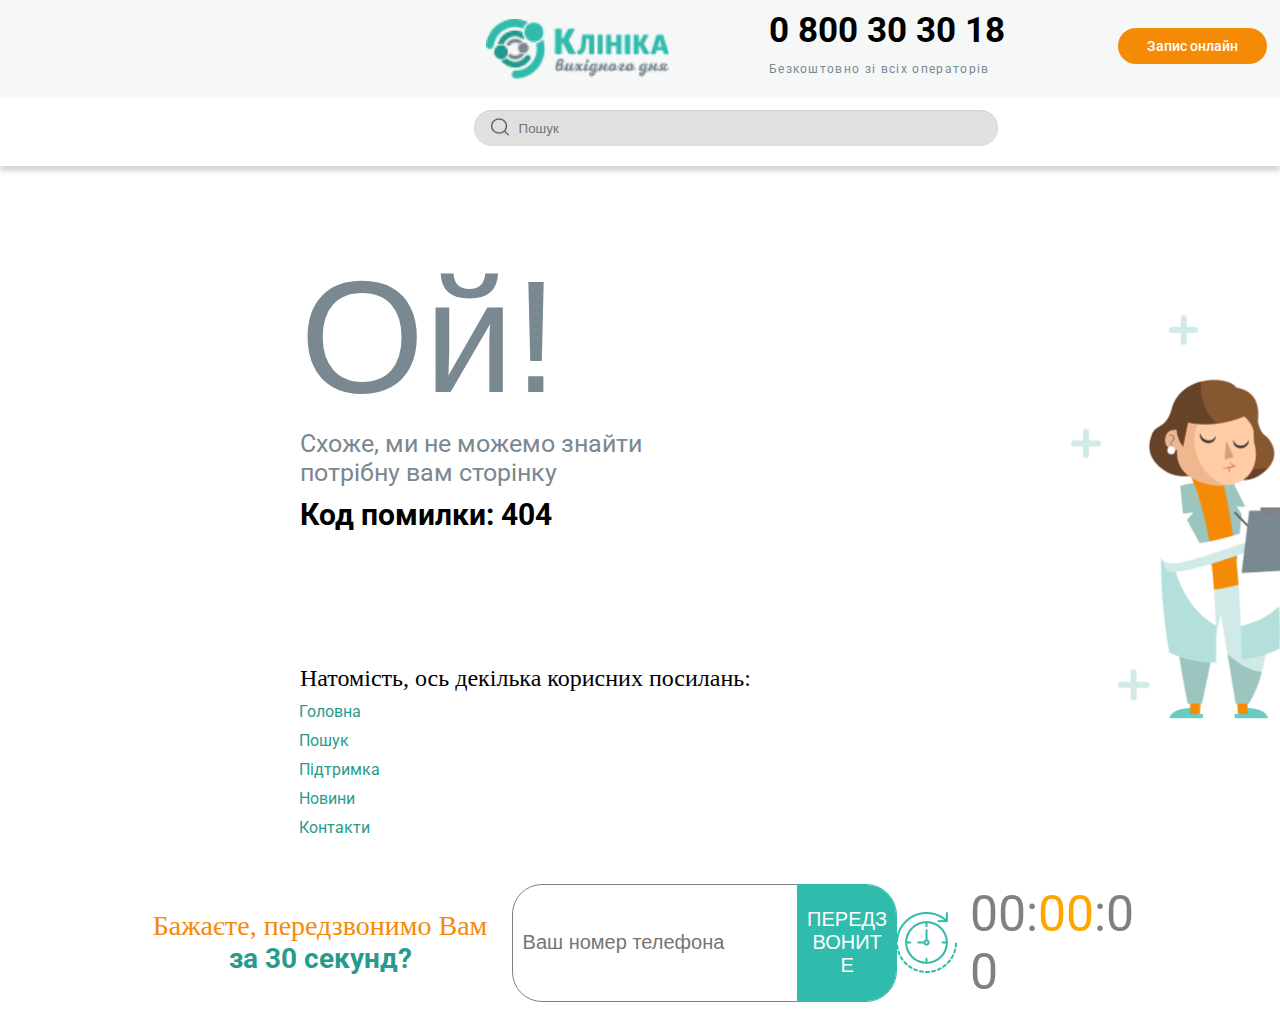
==== html/index.html @ b0a28bd6 "." ====
<!DOCTYPE html>
<html lang="en">

<head>
    <meta charset="UTF-8">
    <title>Клініка вихідного дня</title>
    <link rel="stylesheet" href="../styles/fonts.css">
    <link rel="stylesheet" href="../styles/common.css">
    <link rel="stylesheet" href="../styles/header.css">
    <link rel="stylesheet" href="../styles/body.css">
    <link rel="stylesheet" href="../styles/footer.css">
    <link rel="preconnect" href="https://fonts.googleapis.com">
    <link rel="preconnect" href="https://fonts.gstatic.com" crossorigin>
    <link href="https://fonts.googleapis.com/css2?family=Roboto&display=swap" rel="stylesheet">
</head>

<body>
    <header>
        <div class="top-header">
            <nav class="nav">
                <div class="logo"><img src="../images/clinic_logo.png"></div>
                <div class="phone-number">
                    <label class="number">0 800 30 30 18</label>
                    <label class="operator">Безкоштовно зі всіх операторів</label>
                </div>
                <Button class="btn-rec">
                    <p>Запис онлайн</p>
                </Button>
                <div class="my-acc-cont">
                    <span class="icon-acc"><img src="../images/user_logo.png"></span>
                    <label class="text-acc">Личний кабинет</label>
                    <label class="text-loca">Адреса и время работы</label>
                    <span class="icon-loc"><img src="../images/caret_logo.png"></span>
                </div>
                <div class="switch-btn"></div>
            </nav>
        </div>
        <div class="bottom-header">
            <div class="menu">
                <form class="box">
                    <div class="container-search">
                        <span class="icon"><img src="../images/loupe_black_logo.png"></span>
                        <input type="search" id="search" placeholder="Пошук" />
                    </div>
                </form>
            </div>
        </div>
    </header>

    <div class="container">

        <div class=" body-left-up">
            <p class="h1">Ой!</p>
            <p class="error-text">Схоже, ми не можемо знайти потрібну вам сторінку</p>
            <p class="error-404">Код помилки: 404</p>
        </div>
        <div class=" body-left-bottom">
            <p class="list">Натомість, ось декілька корисних посилань:</p>
            <ul>
                <li> <a href="">Головна</a></li>
                <li><a href="">Пошук</a></li>
                <li> <a href="">Підтримка</a></li>
                <li><a href="">Новини</a></li>
                <li><a href="">Контакти</a> </li>
            </ul>
        </div>

        <div class=" body-right">
            <img src="../images/people_logo.png" alt="Doctors" class="image">
        </div>

    </div>

    <footer>
        <div class="block footer-left-block">
            <p class="footer-text upper">Бажаєте, передзвонимо Вам</p>
            <p class="footer-text lower">за 30 секунд?</p>
        </div>
        <div class="block footer-middle-block">
            <input placeholder="Ваш номер телефона"></input>
            <button id="resetBtn">ПЕРЕДЗВОНИТЕ</button>
        </div>
        <div class="block footer-right-block">
            <img src="../images/timer_green_logo.png">
            <span class="footer-timer"><span class="gray-number">00:</span><span class="orange-number"
                    id="seconds">00</span><span class="gray-number">:00</span></span>
        </div>
    </footer>

    <script src="../js/script.js"></script>
</body>

</html>
---- styles/common.css ----
:root {
    /* background colors */
    --top-header-bg-color: rgb(246,248,247);
    --bottom-header-bg-color: white;
    --top-header-switcher-bg-color: rgb(167,224,217);
    --main-bg-color: white;
    --main-shadow-bg-color: rgb(213,213,213);
    --main-button-bg-color: rgb(49,187,172);

    /* font colors */
    --green-color: rgb(41,155,142);

    /* font families */
    --footer-family: 'Roboto', sans-serif;
}

* {
    margin: 0;
    padding: 0;
}
---- styles/header.css ----
header {
    background-color: var(--top-header-bg-color);
    box-shadow: 0 5px 5px var(--main-shadow-bg-color);
    margin-bottom: 79px;
}

.top-header {
    background-color: var(--top-header-bg-color);
    min-height: 10svh;
    padding: 0 12%;
}

.bottom-header {
    background-color: var(--bottom-header-bg-color);
    min-height: 7.5svh;
    padding: 0 12%;
}
body{
    margin: 0;
    /* background-color: blanchedalmond; */
}

.nav{
    display: grid;
    grid-template-columns: auto auto auto auto auto auto;
    justify-content: center;
    width: 1920px;
    height: 98px;
    background: #F6F8F7;
}

.logo {
    display: flex;
    padding: 19.13px 0 19.13px 0; 
}


.phone-number{
    display: block;
    width: 263px;
    height: 39.45px;
    padding-top: 4px;
    padding-left: 100px;
    margin-top: 0;
}
.number{
    font-family: "Roboto", sans-serif;
    font-weight: 700;
    line-height: 53px;
    font-size: 35px;
    font-style: bold;
    letter-spacing: 0em;
    text-align: left;
}
.phone-number .operator{
    font-family: "Roboto", sans-serif;
    font-size: 12px;
    font-weight: 400;
    font-style: normal;
    line-height: 24px;
    letter-spacing: 0.11em;
    color: #7A8891;
}


.btn-rec{
    display: flex;
    justify-content: center; 
    align-items: center;
    width: 149px;
    height: 36px;
    margin-top: 28px;
    margin-left: 86px;
    border-radius: 27px;
    background: #F58A07;
    border: none;
}
.btn-rec p{
    font-family: Roboto;
    font-size: 14px;
    font-weight: 500;
    line-height: 15px;
    letter-spacing: 0px;
    color: #FFFFFF;
}


.my-acc-cont{
    display: flex;  
    justify-content: center;
    width: 356px;
    height: 36px;
    padding-top: 27px;
    padding-left: 52px;

}
.my-acc-cont .text-acc{
    font-family: Roboto;
    font-size: 13px;
    font-weight: 400;
    line-height: 11px;
    letter-spacing: 0em;
    text-align: left;
    color: #299B8E;
    padding-top: 12px;
}

.my-acc-cont .text-loca{
    font-family: Roboto;
    font-size: 14px;
    font-weight: 400;
    line-height: 16px;
    letter-spacing: 0em;
    text-align: center;
    color: #333333;
    padding-top: 11px;
    padding-left: 28px;
}
.my-acc-cont .icon-loc{
    padding-top: 9px;
}

.switch-btn {
    display: inline-block;
    width: 66px; /* ширина */
    height: 36px; /* высота */
    border-radius: 20px; /* радиус скругления */
    background: #bfbfbf; /* цвет фона */
    z-index: 0;
    margin: 0;
    padding: 0;
    border: none;
    cursor: pointer;
    position: relative;
    transition-duration: 300ms; /* анимация */
  }
  .switch-btn::after {
    content: "ua";
    height: 30px; /* высота кнопки */
    width: 30px; /* ширина кнопки */
    border-radius: 17px;
    background: #fff; /* цвет кнопки */
    top: 3px; /* положение кнопки по вертикали относительно основы */
    left: 3px; /* положение кнопки по горизонтали относительно основы */
    transition-duration: 300ms; /* анимация */
    position: absolute;
    z-index: 1;
  }

.menu{
    display: block;
    margin-top: 0;
    width: 1920px;
    height: 60px;
    background: #FFFFFF;
}
.container-search{
    width: 300px;
    padding-left: 320px;
    padding-top: 12px;
    position: relative;
}
.container-search input#search{
    width: 524px;
    height: 36px;
    top: 109px;
    left: 320px;
    border-radius: 20px;
    background: #E0E0E0;
    border: none;
    box-shadow: 0px 1.0900901556015015px 2.180180311203003px 0px #61616133 inset;
    box-shadow: 0px 0.5450450778007507px 1.0900901556015015px 0px #61616133 inset;  
    font-size: 10pt;
    float: left;
    color: #63717f;
    padding-left: 45px;
}
.icon img{
    width: 18px;
    height: 18px;
    top: 118.37px;
    left: 336px;
}
.container-search .icon{
    position: absolute;
    top: 50%;
    margin-left: 17px;
    margin-top: 14px;
    z-index: 1;
    color: #4f5b66;
}
/* поле пошуку кінець (menu) */
---- styles/body.css ----
body {
    background-color: var(--main-bg-color);
    display: flex;
    flex-direction: column;
    min-height: 100svh;
    overflow: hidden;
    overflow-wrap: anywhere;
}
.error-text {
    color: #7A8891;
    font-family: "Roboto", sans-serif;
    font-size: 25px;
   
}

.error-404 {
    color: black;
    font-family: Roboto;
    font-weight: bold;
    font-size: 30px;
    margin-top: 10px
}

.h1 {
    color: #7A8891;
    font-size: 160px;
    font-family: "Gotham Pro", sans-serif;
    font-style: bold;
}

.container {
    display: grid;
    gap: 20px;
    grid-template-columns: auto ; 
    grid-template-rows:4fr 2fr;
    margin-right: 300px;
    margin-left: 300px;


}
/* .container>div{
    background-color: black;
    color: white;
    min-width: 500px;
    min-height: 300px;
    max-height: 350px;
    border:1px solid black;
} */





.list {
    font-size: 24px;
}

.body-left-up {
    /* grid-column: 2/3;
   grid-row:1/3; */
    height: 400px;
    margin-right: 10px;
    width: 400px;

}

.body-left-bottom {
    /* grid-column: 1/2;
    grid-row:1/2; */
    /* grid-template-columns: 1fr;
    grid-template-rows: 1fr; */
    height: 15px;

}

.body-right {
    /* grid-template-columns: 1fr;
    grid-template-rows: 2fr; */
    /* grid-column: 1/2;
    grid-row:2/3; */
    margin-left: 700px;
    margin-top: -450px;



}

ul {
    list-style-type: none;
    display: block;
    font-family: "Roboto", sans-serif;
}

li {
    margin: 10px;
    margin-left:-1px ;
    font-family: "Roboto", sans-serif;
}

a {
    text-decoration: none;
    color: #299B8E;

}
.image {
    width: 594.39px;
    height: 509.97px;
    margin-top: -220px;
}
---- styles/footer.css ----
footer {
    display: grid;
    grid-template-columns: 1.5fr 1.5fr 1fr;
    background-color: var(--bottom-header-bg-color);
    margin-bottom: 2%;
    padding: 0 10%;
    font-family: 'Roboto', sans-serif;
    margin-top: auto;
}

.block {
    display: flex;
    align-items: center;
    justify-content: center;
}

.footer-left-block {
    flex-direction: column;
    grid-column: 1;
    font-size: 28px;
}

.footer-text.upper {
    color: rgb(245,138,7);
    font-family: robotoLight;
}

.footer-text.lower {
    color: var(--green-color);
    font-weight: bold;
}

.footer-middle-block {
    grid-column: 2;
    height: 100%;
    font-size: 20px;
}

.footer-middle-block input {
    border-radius: 30px 0 0 30px;
    height: inherit;
    border: 1px solid gray;
    padding: 0 2.5%;
    font-size: inherit;
}

.footer-middle-block input:focus {
    outline: none;
    border:1px solid gray;
    color: gray;
}

.footer-middle-block button {
    background-color: rgba(49, 187, 172, 1);
    color: white;
    border-radius: 0 30px 30px 0;
    height: inherit;
    outline: 1px solid rgba(49, 187, 172, 1);
    border: 0;
    padding: 0 2%;
    font-size: inherit;
    min-width: 25%;
}

.footer-middle-block button:hover {
    background-color: rgb(42, 159, 145);
    cursor: pointer;
}

.footer-right-block {
    grid-column: 3;
}

.footer-timer {
    padding-left: 5%;
    font-size: 50px;
}

.gray-number {
    color: gray;
}

.orange-number {
    color: orange;
}
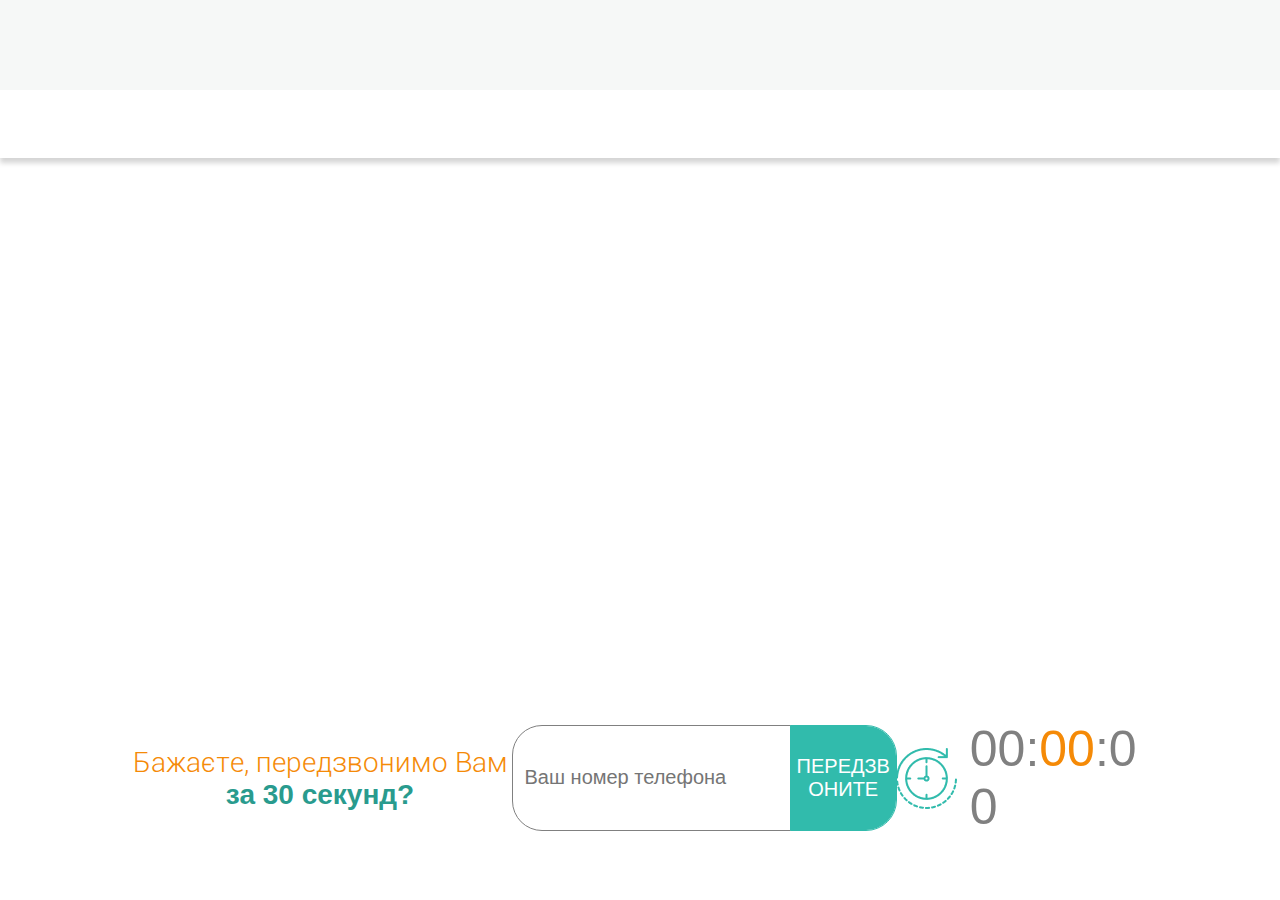
==== commit 8251940e: "first commit." ====
--- a/html/index.html
+++ b/html/index.html
@@ -9,85 +9,38 @@
     <link rel="stylesheet" href="../styles/header.css">
     <link rel="stylesheet" href="../styles/body.css">
     <link rel="stylesheet" href="../styles/footer.css">
-    <link rel="preconnect" href="https://fonts.googleapis.com">
-    <link rel="preconnect" href="https://fonts.gstatic.com" crossorigin>
-    <link href="https://fonts.googleapis.com/css2?family=Roboto&display=swap" rel="stylesheet">
 </head>
 
 <body>
     <header>
         <div class="top-header">
-            <nav class="nav">
-                <div class="logo"><img src="../images/clinic_logo.png"></div>
-                <div class="phone-number">
-                    <label class="number">0 800 30 30 18</label>
-                    <label class="operator">Безкоштовно зі всіх операторів</label>
-                </div>
-                <Button class="btn-rec">
-                    <p>Запис онлайн</p>
-                </Button>
-                <div class="my-acc-cont">
-                    <span class="icon-acc"><img src="../images/user_logo.png"></span>
-                    <label class="text-acc">Личний кабинет</label>
-                    <label class="text-loca">Адреса и время работы</label>
-                    <span class="icon-loc"><img src="../images/caret_logo.png"></span>
-                </div>
-                <div class="switch-btn"></div>
-            </nav>
+            
         </div>
         <div class="bottom-header">
-            <div class="menu">
-                <form class="box">
-                    <div class="container-search">
-                        <span class="icon"><img src="../images/loupe_black_logo.png"></span>
-                        <input type="search" id="search" placeholder="Пошук" />
-                    </div>
-                </form>
-            </div>
+            
         </div>
     </header>
-
-    <div class="container">
-
-        <div class=" body-left-up">
-            <p class="h1">Ой!</p>
-            <p class="error-text">Схоже, ми не можемо знайти потрібну вам сторінку</p>
-            <p class="error-404">Код помилки: 404</p>
-        </div>
-        <div class=" body-left-bottom">
-            <p class="list">Натомість, ось декілька корисних посилань:</p>
-            <ul>
-                <li> <a href="">Головна</a></li>
-                <li><a href="">Пошук</a></li>
-                <li> <a href="">Підтримка</a></li>
-                <li><a href="">Новини</a></li>
-                <li><a href="">Контакти</a> </li>
-            </ul>
-        </div>
-
-        <div class=" body-right">
-            <img src="../images/people_logo.png" alt="Doctors" class="image">
-        </div>
-
+    <div style="flex: 1;">
+        
     </div>
-
     <footer>
         <div class="block footer-left-block">
             <p class="footer-text upper">Бажаєте, передзвонимо Вам</p>
             <p class="footer-text lower">за 30 секунд?</p>
         </div>
         <div class="block footer-middle-block">
-            <input placeholder="Ваш номер телефона"></input>
+            <input id="phone" placeholder="Ваш номер телефона"></input>
+            <span class="required-field-mobile">*Обязательное поле для заполнения</span>
             <button id="resetBtn">ПЕРЕДЗВОНИТЕ</button>
         </div>
         <div class="block footer-right-block">
-            <img src="../images/timer_green_logo.png">
-            <span class="footer-timer"><span class="gray-number">00:</span><span class="orange-number"
-                    id="seconds">00</span><span class="gray-number">:00</span></span>
+            <img class="footer-timer-logo">
+            <span class="footer-timer"><span class="gray-number">00:</span><span class="orange-number" id="seconds">00</span><span class="gray-number">:00</span></span>
         </div>
     </footer>
 
-    <script src="../js/script.js"></script>
+    <script src="../js/footer/clickCallMe.js"></script>
+    <script src="../js/footer/mediaWidth.js"></script>
 </body>
 
 </html>--- a/styles/fonts.css
+++ b/styles/fonts.css
@@ -0,0 +1,4 @@
+@font-face {
+    font-family: robotoLight;
+    src: url(../public/fonts/Roboto-Light.ttf);
+}--- a/styles/header.css
+++ b/styles/header.css
@@ -1,7 +1,6 @@
 header {
     background-color: var(--top-header-bg-color);
     box-shadow: 0 5px 5px var(--main-shadow-bg-color);
-    margin-bottom: 79px;
 }
 
 .top-header {
@@ -15,178 +14,3 @@
     min-height: 7.5svh;
     padding: 0 12%;
 }
-body{
-    margin: 0;
-    /* background-color: blanchedalmond; */
-}
-
-.nav{
-    display: grid;
-    grid-template-columns: auto auto auto auto auto auto;
-    justify-content: center;
-    width: 1920px;
-    height: 98px;
-    background: #F6F8F7;
-}
-
-.logo {
-    display: flex;
-    padding: 19.13px 0 19.13px 0; 
-}
-
-
-.phone-number{
-    display: block;
-    width: 263px;
-    height: 39.45px;
-    padding-top: 4px;
-    padding-left: 100px;
-    margin-top: 0;
-}
-.number{
-    font-family: "Roboto", sans-serif;
-    font-weight: 700;
-    line-height: 53px;
-    font-size: 35px;
-    font-style: bold;
-    letter-spacing: 0em;
-    text-align: left;
-}
-.phone-number .operator{
-    font-family: "Roboto", sans-serif;
-    font-size: 12px;
-    font-weight: 400;
-    font-style: normal;
-    line-height: 24px;
-    letter-spacing: 0.11em;
-    color: #7A8891;
-}
-
-
-.btn-rec{
-    display: flex;
-    justify-content: center; 
-    align-items: center;
-    width: 149px;
-    height: 36px;
-    margin-top: 28px;
-    margin-left: 86px;
-    border-radius: 27px;
-    background: #F58A07;
-    border: none;
-}
-.btn-rec p{
-    font-family: Roboto;
-    font-size: 14px;
-    font-weight: 500;
-    line-height: 15px;
-    letter-spacing: 0px;
-    color: #FFFFFF;
-}
-
-
-.my-acc-cont{
-    display: flex;  
-    justify-content: center;
-    width: 356px;
-    height: 36px;
-    padding-top: 27px;
-    padding-left: 52px;
-
-}
-.my-acc-cont .text-acc{
-    font-family: Roboto;
-    font-size: 13px;
-    font-weight: 400;
-    line-height: 11px;
-    letter-spacing: 0em;
-    text-align: left;
-    color: #299B8E;
-    padding-top: 12px;
-}
-
-.my-acc-cont .text-loca{
-    font-family: Roboto;
-    font-size: 14px;
-    font-weight: 400;
-    line-height: 16px;
-    letter-spacing: 0em;
-    text-align: center;
-    color: #333333;
-    padding-top: 11px;
-    padding-left: 28px;
-}
-.my-acc-cont .icon-loc{
-    padding-top: 9px;
-}
-
-.switch-btn {
-    display: inline-block;
-    width: 66px; /* ширина */
-    height: 36px; /* высота */
-    border-radius: 20px; /* радиус скругления */
-    background: #bfbfbf; /* цвет фона */
-    z-index: 0;
-    margin: 0;
-    padding: 0;
-    border: none;
-    cursor: pointer;
-    position: relative;
-    transition-duration: 300ms; /* анимация */
-  }
-  .switch-btn::after {
-    content: "ua";
-    height: 30px; /* высота кнопки */
-    width: 30px; /* ширина кнопки */
-    border-radius: 17px;
-    background: #fff; /* цвет кнопки */
-    top: 3px; /* положение кнопки по вертикали относительно основы */
-    left: 3px; /* положение кнопки по горизонтали относительно основы */
-    transition-duration: 300ms; /* анимация */
-    position: absolute;
-    z-index: 1;
-  }
-
-.menu{
-    display: block;
-    margin-top: 0;
-    width: 1920px;
-    height: 60px;
-    background: #FFFFFF;
-}
-.container-search{
-    width: 300px;
-    padding-left: 320px;
-    padding-top: 12px;
-    position: relative;
-}
-.container-search input#search{
-    width: 524px;
-    height: 36px;
-    top: 109px;
-    left: 320px;
-    border-radius: 20px;
-    background: #E0E0E0;
-    border: none;
-    box-shadow: 0px 1.0900901556015015px 2.180180311203003px 0px #61616133 inset;
-    box-shadow: 0px 0.5450450778007507px 1.0900901556015015px 0px #61616133 inset;  
-    font-size: 10pt;
-    float: left;
-    color: #63717f;
-    padding-left: 45px;
-}
-.icon img{
-    width: 18px;
-    height: 18px;
-    top: 118.37px;
-    left: 336px;
-}
-.container-search .icon{
-    position: absolute;
-    top: 50%;
-    margin-left: 17px;
-    margin-top: 14px;
-    z-index: 1;
-    color: #4f5b66;
-}
-/* поле пошуку кінець (menu) */--- a/styles/body.css
+++ b/styles/body.css
@@ -5,105 +5,4 @@
     min-height: 100svh;
     overflow: hidden;
     overflow-wrap: anywhere;
-}
-.error-text {
-    color: #7A8891;
-    font-family: "Roboto", sans-serif;
-    font-size: 25px;
-   
-}
-
-.error-404 {
-    color: black;
-    font-family: Roboto;
-    font-weight: bold;
-    font-size: 30px;
-    margin-top: 10px
-}
-
-.h1 {
-    color: #7A8891;
-    font-size: 160px;
-    font-family: "Gotham Pro", sans-serif;
-    font-style: bold;
-}
-
-.container {
-    display: grid;
-    gap: 20px;
-    grid-template-columns: auto ; 
-    grid-template-rows:4fr 2fr;
-    margin-right: 300px;
-    margin-left: 300px;
-
-
-}
-/* .container>div{
-    background-color: black;
-    color: white;
-    min-width: 500px;
-    min-height: 300px;
-    max-height: 350px;
-    border:1px solid black;
-} */
-
-
-
-
-
-.list {
-    font-size: 24px;
-}
-
-.body-left-up {
-    /* grid-column: 2/3;
-   grid-row:1/3; */
-    height: 400px;
-    margin-right: 10px;
-    width: 400px;
-
-}
-
-.body-left-bottom {
-    /* grid-column: 1/2;
-    grid-row:1/2; */
-    /* grid-template-columns: 1fr;
-    grid-template-rows: 1fr; */
-    height: 15px;
-
-}
-
-.body-right {
-    /* grid-template-columns: 1fr;
-    grid-template-rows: 2fr; */
-    /* grid-column: 1/2;
-    grid-row:2/3; */
-    margin-left: 700px;
-    margin-top: -450px;
-
-
-
-}
-
-ul {
-    list-style-type: none;
-    display: block;
-    font-family: "Roboto", sans-serif;
-}
-
-li {
-    margin: 10px;
-    margin-left:-1px ;
-    font-family: "Roboto", sans-serif;
-}
-
-a {
-    text-decoration: none;
-    color: #299B8E;
-
-}
-.image {
-    width: 594.39px;
-    height: 509.97px;
-    margin-top: -220px;
 }--- a/styles/footer.css
+++ b/styles/footer.css
@@ -1,11 +1,137 @@
-footer {
-    display: grid;
-    grid-template-columns: 1.5fr 1.5fr 1fr;
-    background-color: var(--bottom-header-bg-color);
-    margin-bottom: 2%;
-    padding: 0 10%;
-    font-family: 'Roboto', sans-serif;
-    margin-top: auto;
+@media (min-width: 962px) {
+    footer {
+        display: grid;
+        grid-template-columns: 1.5fr 1.5fr 1fr;
+        background-color: white;
+        margin-bottom: 5%;
+        padding: 0 10%;
+        font-family: 'Roboto', sans-serif;
+    }
+
+    .footer-left-block {
+        flex-direction: column;
+        grid-column: 1;
+        font-size: 28px;
+    }
+
+    .footer-middle-block {
+        grid-column: 2;
+        font-size: 20px;
+    }
+
+    .footer-right-block {
+        grid-column: 3;
+    }
+
+    .footer-text.upper {
+        color: rgba(245, 138, 7, 1);
+    }
+
+    .footer-text.lower {
+        color: var(--green-color);
+    }
+
+    .footer-middle-block input {
+        height: 90%;
+        border-radius: 30px 0 0 30px;
+        padding-left: 3%;
+        font-size: 20px;
+    }
+
+    .footer-middle-block button {
+        height: 90%;
+        background-color: rgba(49, 187, 172, 1);
+        outline: 1px solid rgba(49, 187, 172, 1);
+        border-radius: 0 30px 30px 0;
+        padding: 0 1%;
+    }
+
+    .footer-middle-block button:hover {
+        background-color: rgb(42, 159, 145);
+        outline: 1px solid rgb(42, 159, 145);
+    }
+
+    .footer-timer-logo {
+        content: url("../images/timer_green_logo.png");
+    }
+
+    .footer-timer {
+        padding-left: 5%;
+    }
+
+    .gray-number {
+        color: gray;
+    }
+
+    .required-field-mobile {
+        display: none;
+    }
+}
+
+@media (max-width: 961px) {
+    footer {
+        display: grid;
+        grid-template-rows: 1fr 1fr 2fr;
+        background-color: rgba(49, 187, 172, 1);
+        padding: 5% 10%;
+        font-family: 'Roboto', sans-serif;
+    }
+
+    .footer-left-block {
+        flex-direction: column;
+        grid-row: 2;
+        font-size: 28px;
+    }
+
+    .footer-middle-block {
+        flex-direction: column;
+        grid-row: 3;
+        font-size: 20px;
+    }
+
+    .footer-middle-block input {
+        padding: 2% 3%;
+        font-size: 18px;
+    }
+
+    .footer-right-block {
+        grid-row: 1;
+    }
+
+    .footer-text {
+        color: white;
+        font-size: 24px;
+    }
+
+    .footer-middle-block button {
+        background-color: rgba(245, 138, 7, 1);
+        border-radius: 31px;
+        padding: 2.5% 5%;
+    }
+
+    .footer-middle-block button:hover {
+        background-color: rgb(223, 126, 7);
+        padding: 2.5% 5%;
+    }
+
+    .footer-timer-logo {
+        content: url("../images/timer_white_logo.png");
+    }
+
+    .footer-timer {
+        padding-left: 2.5%;
+    }
+
+    .gray-number {
+        color: white;
+    }
+
+    .required-field-mobile {
+        color: white;
+        margin-top: 1%;
+        margin-bottom: 5%;
+        font-size: 12px;
+    }
 }
 
 .block {
@@ -14,72 +140,42 @@
     justify-content: center;
 }
 
-.footer-left-block {
-    flex-direction: column;
-    grid-column: 1;
-    font-size: 28px;
-}
-
 .footer-text.upper {
-    color: rgb(245,138,7);
     font-family: robotoLight;
 }
 
 .footer-text.lower {
-    color: var(--green-color);
     font-weight: bold;
 }
 
 .footer-middle-block {
-    grid-column: 2;
     height: 100%;
-    font-size: 20px;
 }
 
 .footer-middle-block input {
-    border-radius: 30px 0 0 30px;
-    height: inherit;
     border: 1px solid gray;
-    padding: 0 2.5%;
-    font-size: inherit;
 }
 
 .footer-middle-block input:focus {
     outline: none;
-    border:1px solid gray;
+    border: 1px solid gray;
     color: gray;
 }
 
 .footer-middle-block button {
-    background-color: rgba(49, 187, 172, 1);
     color: white;
-    border-radius: 0 30px 30px 0;
-    height: inherit;
-    outline: 1px solid rgba(49, 187, 172, 1);
     border: 0;
-    padding: 0 2%;
-    font-size: inherit;
-    min-width: 25%;
+    font-size: 20px;
 }
 
 .footer-middle-block button:hover {
-    background-color: rgb(42, 159, 145);
     cursor: pointer;
 }
 
-.footer-right-block {
-    grid-column: 3;
-}
-
 .footer-timer {
-    padding-left: 5%;
     font-size: 50px;
 }
 
-.gray-number {
-    color: gray;
-}
-
 .orange-number {
-    color: orange;
-}
+    color: rgba(245, 138, 7, 1);
+}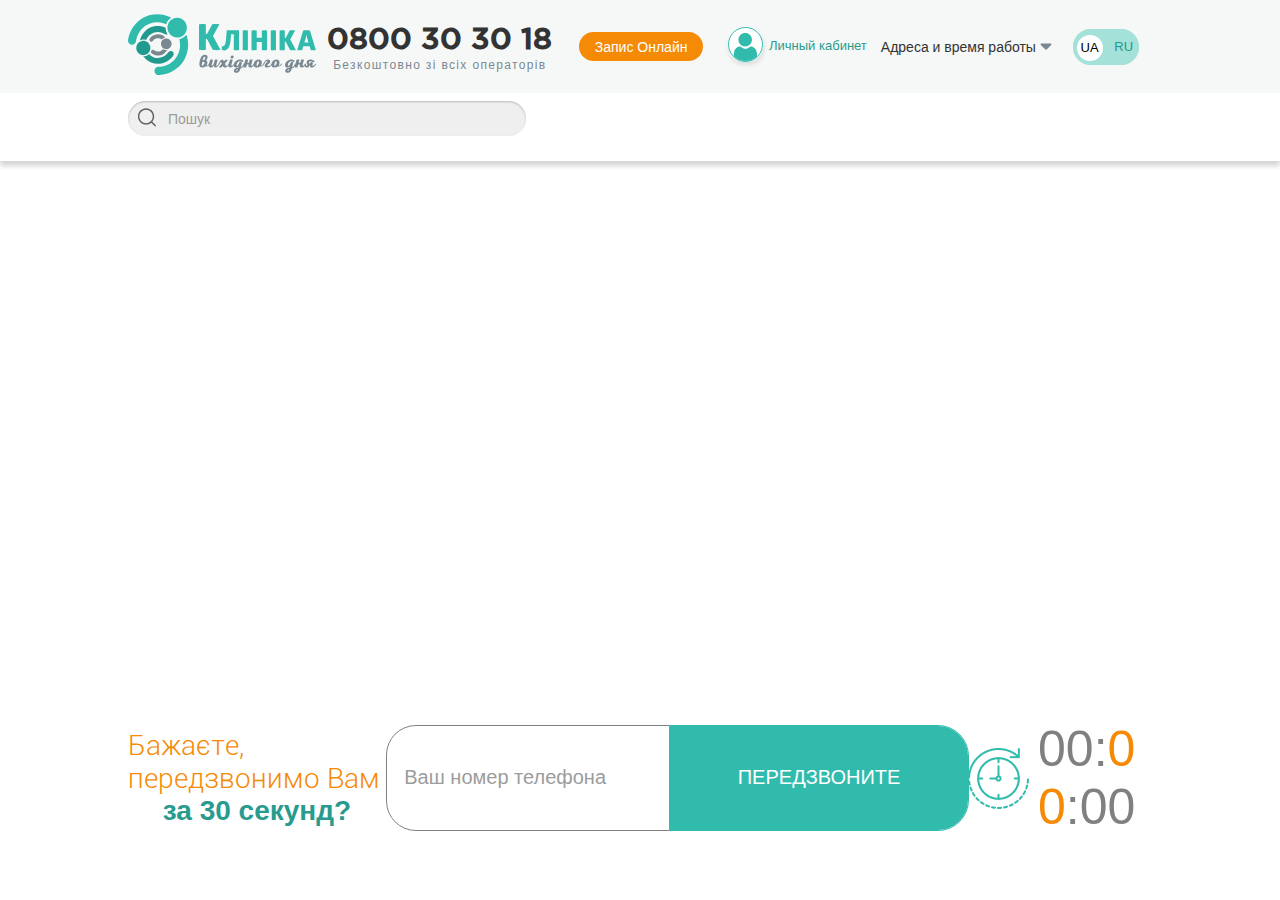
==== commit c636507b: "Header (non adaptive to phone) and footer (adaptive)" ====
--- a/html/index.html
+++ b/html/index.html
@@ -14,10 +14,38 @@
 <body>
     <header>
         <div class="top-header">
-            
+            <div class="top-header-first-block">
+                <img class="main-logo" src="../images/clinic_logo.svg">
+            </div>
+            <div class="block top-header-second-block">
+                <span class="phone">0800 30 30 18</span>
+                <span class="phone-text">Безкоштовно зі всіх операторів</span>
+            </div>
+            <div class="block top-header-third-block">
+                <button>Запис Онлайн</button>
+            </div>
+            <div class="block top-header-fourth-block">
+                <img src="../images/user_logo.svg">
+                <span class="account-text">Личный кабинет</span>
+            </div>
+            <div class="block top-header-fifth-block">
+                <span class="address-time-text">Адреса и время работы</span>
+                <img class="address-time-logo" src="../images/caret_down_logo.svg">
+            </div>
+            <div class="block top-header-sixth-block">
+                <label class="switch-btn">
+                    <input type="checkbox">
+                    <span class="slider round">
+                        <p class="lng-sign">RU</p>
+                    </span>
+                </label>
+            </div>
         </div>
         <div class="bottom-header">
-            
+            <div class="bottom-header-first-block">
+                <img class="loupe-logo" src="../images/loupe_black_logo.svg">
+                <input placeholder="Пошук" />
+            </div>
         </div>
     </header>
     <div style="flex: 1;">
--- a/styles/fonts.css
+++ b/styles/fonts.css
@@ -1,4 +1,9 @@
 @font-face {
     font-family: robotoLight;
     src: url(../public/fonts/Roboto-Light.ttf);
+}
+
+@font-face {
+    font-family: gothamProRegular;
+    src: url(../public/fonts/GothamProMedium.ttf);
 }--- a/styles/header.css
+++ b/styles/header.css
@@ -1,3 +1,7 @@
+@media (min-width: 962px) {}
+
+@media (max-width: 961px) {}
+
 header {
     background-color: var(--top-header-bg-color);
     box-shadow: 0 5px 5px var(--main-shadow-bg-color);
@@ -6,11 +10,198 @@
 .top-header {
     background-color: var(--top-header-bg-color);
     min-height: 10svh;
-    padding: 0 12%;
+    padding: 0 10%;
 }
 
 .bottom-header {
     background-color: var(--bottom-header-bg-color);
     min-height: 7.5svh;
-    padding: 0 12%;
-}
+    padding: 0 10%;
+}
+
+.top-header {
+    display: grid;
+    grid-template-columns: 1.5fr 2fr 1.25fr 1.25fr 1.5fr 0.75fr;
+    text-align: center;
+}
+
+.block {
+    display: flex;
+    justify-content: center;
+}
+
+.top-header-first-block {
+    grid-column: 1;
+}
+
+.top-header-first-block .main-logo {
+    content: url("../images/clinic_logo.svg");
+    text-align: center;
+    padding: 7.5% 0;
+}
+
+.top-header-second-block {
+    flex-direction: column;
+    grid-column: 2;
+}
+
+.top-header-second-block .phone {
+    font-family: gothamProRegular;
+    font-size: 30px;
+    font-weight: bold;
+    color: rgba(51, 51, 51, 1);
+    margin-bottom: 1%;
+}
+
+.top-header-second-block .phone-text {
+    font-family: 'Roboto', sans-serif;
+    font-size: 12px;
+    color: rgba(122, 136, 145, 1);
+    letter-spacing: 0.15svh;
+}
+
+.top-header-third-block {
+    align-items: center;
+    grid-column: 3;
+}
+
+.top-header-third-block button {
+    background-color: rgba(245, 138, 7, 1);
+    color: white;
+    padding: 4% 10%;
+    border: 0;
+    border-radius: 27px;
+    font-family: 'Roboto', sans-serif;
+    font-size: 14px;
+}
+
+.top-header-third-block button:hover {
+    background-color: rgb(220, 125, 8);
+    cursor: pointer;
+}
+
+.top-header-fourth-block {
+    grid-column: 4;
+}
+
+.top-header-fourth-block .account-text {
+    color: rgba(41, 155, 142, 1);
+    font-family: 'Roboto', sans-serif;
+    font-size: 13px;
+    margin-bottom: 1%;
+}
+
+.top-header-fifth-block {
+    grid-column: 5;
+}
+
+.top-header-fifth-block .address-time-text {
+    color: rgba(51, 51, 51, 1);
+    font-family: 'Roboto', sans-serif;
+    font-size: 14px;
+}
+
+.top-header-fifth-block .address-time-logo {
+    margin-left: 2%;
+}
+
+.top-header-sixth-block {
+    grid-column: 6;
+}
+
+.switch-btn {
+    display: inline-block;
+    position: relative;
+    width: 66px;
+    height: 36px;
+    border-radius: 20px;
+    background: #A4E1D9;
+}
+
+.slider {
+    position: absolute;
+    cursor: pointer;
+    top: 0;
+    left: 0;
+    right: 0;
+    bottom: 0;
+    background-color: #A4E1D9;
+    -webkit-transition: .4s;
+    transition: .4s;
+    border-radius: 34px;
+}
+
+.slider:before {
+    border-radius: 50%;
+}
+
+.slider:before {
+    position: absolute;
+    content: "UA";
+    font-family: "GothamProLight", sans-serif;
+    font-size: small;
+    display: flex;
+    align-items: center;
+    justify-content: center;
+    height: 26px;
+    width: 26px;
+    left: 4px;
+    bottom: 4px;
+    background-color: white;
+    -webkit-transition: .4s;
+    transition: .4s;
+}
+
+input:checked+.slider {
+    background-color: #259589;
+}
+
+input:focus+.slider {
+    box-shadow: 0 0 1px #259589;
+}
+
+input:checked+.slider:before {
+    transform: translateX(26px);
+    -ms-transform: translateX(26px);
+    -webkit-transform: translateX(26px);
+}
+
+.lng-sign {
+    font-family: "GothamProBold", sans-serif;
+    font-size: small;
+    color: rgba(32, 154, 143, 1);
+    margin-left: 55%;
+    margin-top: 16%;
+}
+
+.bottom-header-first-block {
+    position: relative;
+    padding-top: 0.8%;
+}
+
+.bottom-header-first-block input {
+    font-family: 'Roboto', sans-serif;
+    width: 35%;
+    height: 35px;
+    border-radius: 20px;
+    background: rgba(224, 224, 224, 0.5);
+    border: none;
+    box-shadow: 0px 1px 2px rgb(186, 186, 186) inset;
+    font-size: 14px;
+    padding-left: 40px;
+    color: rgba(156, 156, 156, 1);
+}
+
+.bottom-header-first-block input:focus {
+    outline: none;
+}
+
+.bottom-header-first-block input::placeholder {
+    color: rgba(156, 156, 156, 1);
+}
+
+.bottom-header-first-block .loupe-logo {
+    position: absolute;
+    padding-top: 0.6%;
+    padding-left: 1%;
+}
--- a/styles/footer.css
+++ b/styles/footer.css
@@ -1,7 +1,7 @@
 @media (min-width: 962px) {
     footer {
         display: grid;
-        grid-template-columns: 1.5fr 1.5fr 1fr;
+        grid-template-columns: 1.4fr 2fr 1fr;
         background-color: white;
         margin-bottom: 5%;
         padding: 0 10%;
@@ -162,10 +162,15 @@
     color: gray;
 }
 
+.footer-middle-block input::placeholder {
+    color: rgba(156, 156, 156, 1);
+}
+
 .footer-middle-block button {
     color: white;
     border: 0;
     font-size: 20px;
+    width: 35svh;
 }
 
 .footer-middle-block button:hover {
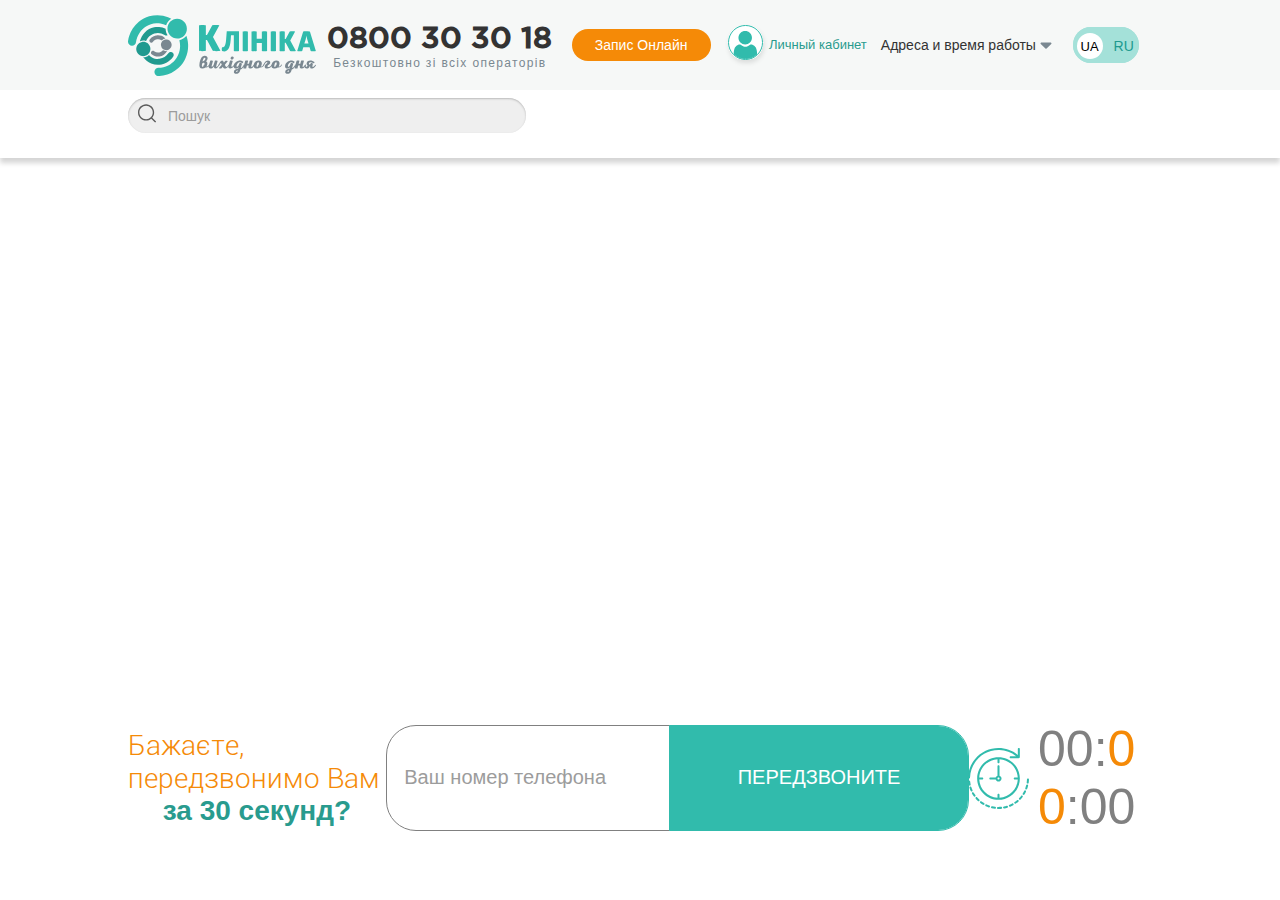
==== commit a2d1a1a8: "Header and footer made adaptive to mobile" ====
--- a/html/index.html
+++ b/html/index.html
@@ -14,23 +14,28 @@
 <body>
     <header>
         <div class="top-header">
-            <div class="top-header-first-block">
+            <div class="block top-header-first-block">
                 <img class="main-logo" src="../images/clinic_logo.svg">
+                <img class="menu-deployment-logo" src="../images/menu_deployment_logo.svg">
             </div>
             <div class="block top-header-second-block">
                 <span class="phone">0800 30 30 18</span>
                 <span class="phone-text">Безкоштовно зі всіх операторів</span>
+                <img class="loupe-green-logo" src="../images/loupe_green_logo.svg">
             </div>
             <div class="block top-header-third-block">
                 <button>Запис Онлайн</button>
+                <img class="phone-logo" src="../images/phone_logo.svg">
             </div>
             <div class="block top-header-fourth-block">
-                <img src="../images/user_logo.svg">
+                <img class="user-logo" src="../images/user_logo.svg">
                 <span class="account-text">Личный кабинет</span>
+                <img class="main-logo" src="../images/clinic_logo.svg">
             </div>
             <div class="block top-header-fifth-block">
                 <span class="address-time-text">Адреса и время работы</span>
                 <img class="address-time-logo" src="../images/caret_down_logo.svg">
+                <img class="user-logo" src="../images/user_logo.svg">
             </div>
             <div class="block top-header-sixth-block">
                 <label class="switch-btn">
@@ -39,6 +44,7 @@
                         <p class="lng-sign">RU</p>
                     </span>
                 </label>
+                <span class="lang-text-mobile">RU</span>
             </div>
         </div>
         <div class="bottom-header">
--- a/styles/fonts.css
+++ b/styles/fonts.css
@@ -4,6 +4,11 @@
 }
 
 @font-face {
-    font-family: gothamProRegular;
+    font-family: gothamProMedium;
     src: url(../public/fonts/GothamProMedium.ttf);
+}
+
+@font-face {
+    font-family: gothamProBold;
+    src: url(../public/fonts/GothamProBold.ttf);
 }--- a/styles/header.css
+++ b/styles/header.css
@@ -1,207 +1,302 @@
-@media (min-width: 962px) {}
-
-@media (max-width: 961px) {}
-
-header {
-    background-color: var(--top-header-bg-color);
-    box-shadow: 0 5px 5px var(--main-shadow-bg-color);
+@media (min-width: 962px) {
+    header {
+        box-shadow: 0 5px 5px var(--main-shadow-bg-color);
+    }
+    
+    .top-header {
+        min-height: 10svh;
+        padding: 0 10%;
+    }
+    
+    .bottom-header {
+        background-color: var(--bottom-header-bg-color);
+        min-height: 7.5svh;
+        padding: 0 10%;
+    }
+    
+    .top-header {
+        grid-template-columns: 1.5fr 2fr 1.25fr 1.25fr 1.5fr 0.75fr;
+    }
+    
+    .top-header-first-block .main-logo {
+        text-align: center;
+        padding: 7.5% 0;
+    }
+
+    .top-header-first-block .menu-deployment-logo {
+        display: none;
+    }
+    
+    .top-header-second-block {
+        flex-direction: column;
+    }
+    
+    .top-header-second-block .phone {
+        font-family: gothamProMedium;
+        font-size: 30px;
+        font-weight: bold;
+        color: rgba(51, 51, 51, 1);
+        margin-bottom: 1%;
+    }
+    
+    .top-header-second-block .phone-text {
+        font-family: 'Roboto', sans-serif;
+        font-size: 12px;
+        color: rgba(122, 136, 145, 1);
+        letter-spacing: 0.15svh;
+    }
+
+    .top-header-second-block .loupe-green-logo {
+        display: none;
+    }
+
+    .top-header-third-block .phone-logo {
+        display: none;
+    }
+    
+    .top-header-third-block {
+        align-items: center;
+    }
+    
+    .top-header-third-block button {
+        background-color: rgba(245, 138, 7, 1);
+        color: white;
+        padding: 5% 15%;
+        border: 0;
+        border-radius: 27px;
+        font-family: 'Roboto', sans-serif;
+        font-size: 14px;
+    }
+    
+    .top-header-third-block button:hover {
+        background-color: rgb(220, 125, 8);
+        cursor: pointer;
+    }
+    
+    .top-header-fourth-block .account-text {
+        color: rgba(41, 155, 142, 1);
+        font-family: 'Roboto', sans-serif;
+        font-size: 13px;
+        margin-bottom: 1%;
+    }
+
+    .top-header-fourth-block .main-logo {
+        display: none;
+    }
+    
+    .top-header-fifth-block .address-time-text {
+        color: rgba(51, 51, 51, 1);
+        font-family: 'Roboto', sans-serif;
+        font-size: 14px;
+    }
+    
+    .top-header-fifth-block .address-time-logo {
+        margin-left: 2%;
+    }
+
+    .top-header-fifth-block .user-logo {
+        display: none;
+    }
+
+    .top-header-sixth-block .lang-text-mobile {
+        display: none;
+    }
+    
+    .switch-btn {
+        display: inline-block;
+        position: relative;
+        width: 66px;
+        height: 36px;
+        border-radius: 20px;
+        background: #A4E1D9;
+    }
+    
+    .slider {
+        position: absolute;
+        cursor: pointer;
+        top: 0;
+        left: 0;
+        right: 0;
+        bottom: 0;
+        background-color: #A4E1D9;
+        -webkit-transition: .4s;
+        transition: .4s;
+        border-radius: 34px;
+    }
+    
+    .slider:before {
+        border-radius: 50%;
+    }
+    
+    .slider:before {
+        position: absolute;
+        content: "UA";
+        font-family: 'Roboto', sans-serif;
+        font-size: small;
+        display: flex;
+        align-items: center;
+        justify-content: center;
+        height: 26px;
+        width: 26px;
+        left: 4px;
+        bottom: 4px;
+        background-color: white;
+        -webkit-transition: .4s;
+        transition: .4s;
+    }
+    
+    input:checked+.slider {
+        background-color: #259589;
+    }
+    
+    input:focus+.slider {
+        box-shadow: 0 0 1px #259589;
+    }
+    
+    input:checked+.slider:before {
+        transform: translateX(26px);
+        -ms-transform: translateX(26px);
+        -webkit-transform: translateX(26px);
+    }
+    
+    .lng-sign {
+        font-family: 'Roboto', sans-serif;
+        font-size: 14px;
+        color: rgba(32, 154, 143, 1);
+        margin-left: 55%;
+        margin-top: 16%;
+    }
+    
+    .bottom-header-first-block {
+        position: relative;
+        padding-top: 0.8%;
+    }
+    
+    .bottom-header-first-block input {
+        font-family: 'Roboto', sans-serif;
+        width: 35%;
+        height: 35px;
+        border-radius: 20px;
+        background: rgba(224, 224, 224, 0.5);
+        border: none;
+        box-shadow: 0px 1px 2px rgb(186, 186, 186) inset;
+        font-size: 14px;
+        padding-left: 40px;
+        color: rgba(156, 156, 156, 1);
+    }
+    
+    .bottom-header-first-block input:focus {
+        outline: none;
+    }
+    
+    .bottom-header-first-block input::placeholder {
+        color: rgba(156, 156, 156, 1);
+    }
+    
+    .bottom-header-first-block .loupe-logo {
+        position: absolute;
+        padding-top: 0.6%;
+        padding-left: 1%;
+    }
+}
+
+@media (max-width: 961px) {    
+    .top-header {
+        min-height: 5svh;
+        padding: 0 5%;
+    }
+    
+    .bottom-header {
+        display: none;
+    }
+    
+    .top-header {
+        grid-template-columns: 1fr 1fr 1fr 5fr 1fr 1fr;
+    }
+
+    .block {
+        display: flex;
+        justify-content: center;
+    }
+
+    .top-header-first-block .main-logo {
+        display: none;
+    }
+
+    .top-header-second-block .phone {
+        display: none;
+    }
+
+    .top-header-second-block .phone-text {
+        display: none;
+    }
+
+    .top-header-third-block button {
+        display: none;
+    }
+
+    .top-header-fourth-block .main-logo {
+        text-align: center;
+        padding: 5% 0;
+    }
+
+    .top-header-fourth-block .user-logo {
+        display: none;
+    }
+
+    .top-header-fourth-block .account-text {
+        display: none;
+    }
+
+    .top-header-fifth-block .address-time-text {
+        display: none;
+    }
+
+    .top-header-fifth-block .address-time-logo {
+        display: none;
+    }
+
+    .top-header-sixth-block .switch-btn {
+        display: none;
+    }
+
+    .top-header-sixth-block .lang-text-mobile {
+        font-family: 'robotoLight', sans-serif;
+        font-size: 18px;
+        font-weight: bold;
+        color: rgba(32, 154, 143, 1);
+    }
 }
 
 .top-header {
     background-color: var(--top-header-bg-color);
-    min-height: 10svh;
-    padding: 0 10%;
-}
-
-.bottom-header {
-    background-color: var(--bottom-header-bg-color);
-    min-height: 7.5svh;
-    padding: 0 10%;
 }
 
 .top-header {
     display: grid;
-    grid-template-columns: 1.5fr 2fr 1.25fr 1.25fr 1.5fr 0.75fr;
     text-align: center;
-}
-
-.block {
-    display: flex;
-    justify-content: center;
 }
 
 .top-header-first-block {
     grid-column: 1;
 }
 
-.top-header-first-block .main-logo {
-    content: url("../images/clinic_logo.svg");
-    text-align: center;
-    padding: 7.5% 0;
-}
-
 .top-header-second-block {
-    flex-direction: column;
     grid-column: 2;
 }
 
-.top-header-second-block .phone {
-    font-family: gothamProRegular;
-    font-size: 30px;
-    font-weight: bold;
-    color: rgba(51, 51, 51, 1);
-    margin-bottom: 1%;
-}
-
-.top-header-second-block .phone-text {
-    font-family: 'Roboto', sans-serif;
-    font-size: 12px;
-    color: rgba(122, 136, 145, 1);
-    letter-spacing: 0.15svh;
-}
-
 .top-header-third-block {
-    align-items: center;
     grid-column: 3;
-}
-
-.top-header-third-block button {
-    background-color: rgba(245, 138, 7, 1);
-    color: white;
-    padding: 4% 10%;
-    border: 0;
-    border-radius: 27px;
-    font-family: 'Roboto', sans-serif;
-    font-size: 14px;
-}
-
-.top-header-third-block button:hover {
-    background-color: rgb(220, 125, 8);
-    cursor: pointer;
 }
 
 .top-header-fourth-block {
     grid-column: 4;
 }
 
-.top-header-fourth-block .account-text {
-    color: rgba(41, 155, 142, 1);
-    font-family: 'Roboto', sans-serif;
-    font-size: 13px;
-    margin-bottom: 1%;
-}
-
 .top-header-fifth-block {
     grid-column: 5;
 }
 
-.top-header-fifth-block .address-time-text {
-    color: rgba(51, 51, 51, 1);
-    font-family: 'Roboto', sans-serif;
-    font-size: 14px;
-}
-
-.top-header-fifth-block .address-time-logo {
-    margin-left: 2%;
-}
-
 .top-header-sixth-block {
     grid-column: 6;
 }
-
-.switch-btn {
-    display: inline-block;
-    position: relative;
-    width: 66px;
-    height: 36px;
-    border-radius: 20px;
-    background: #A4E1D9;
-}
-
-.slider {
-    position: absolute;
-    cursor: pointer;
-    top: 0;
-    left: 0;
-    right: 0;
-    bottom: 0;
-    background-color: #A4E1D9;
-    -webkit-transition: .4s;
-    transition: .4s;
-    border-radius: 34px;
-}
-
-.slider:before {
-    border-radius: 50%;
-}
-
-.slider:before {
-    position: absolute;
-    content: "UA";
-    font-family: "GothamProLight", sans-serif;
-    font-size: small;
-    display: flex;
-    align-items: center;
-    justify-content: center;
-    height: 26px;
-    width: 26px;
-    left: 4px;
-    bottom: 4px;
-    background-color: white;
-    -webkit-transition: .4s;
-    transition: .4s;
-}
-
-input:checked+.slider {
-    background-color: #259589;
-}
-
-input:focus+.slider {
-    box-shadow: 0 0 1px #259589;
-}
-
-input:checked+.slider:before {
-    transform: translateX(26px);
-    -ms-transform: translateX(26px);
-    -webkit-transform: translateX(26px);
-}
-
-.lng-sign {
-    font-family: "GothamProBold", sans-serif;
-    font-size: small;
-    color: rgba(32, 154, 143, 1);
-    margin-left: 55%;
-    margin-top: 16%;
-}
-
-.bottom-header-first-block {
-    position: relative;
-    padding-top: 0.8%;
-}
-
-.bottom-header-first-block input {
-    font-family: 'Roboto', sans-serif;
-    width: 35%;
-    height: 35px;
-    border-radius: 20px;
-    background: rgba(224, 224, 224, 0.5);
-    border: none;
-    box-shadow: 0px 1px 2px rgb(186, 186, 186) inset;
-    font-size: 14px;
-    padding-left: 40px;
-    color: rgba(156, 156, 156, 1);
-}
-
-.bottom-header-first-block input:focus {
-    outline: none;
-}
-
-.bottom-header-first-block input::placeholder {
-    color: rgba(156, 156, 156, 1);
-}
-
-.bottom-header-first-block .loupe-logo {
-    position: absolute;
-    padding-top: 0.6%;
-    padding-left: 1%;
-}
--- a/styles/footer.css
+++ b/styles/footer.css
@@ -52,7 +52,7 @@
     }
 
     .footer-timer-logo {
-        content: url("../images/timer_green_logo.png");
+        content: url("../images/timer_green_logo.svg");
     }
 
     .footer-timer {
@@ -115,7 +115,7 @@
     }
 
     .footer-timer-logo {
-        content: url("../images/timer_white_logo.png");
+        content: url("../images/timer_white_logo.svg");
     }
 
     .footer-timer {
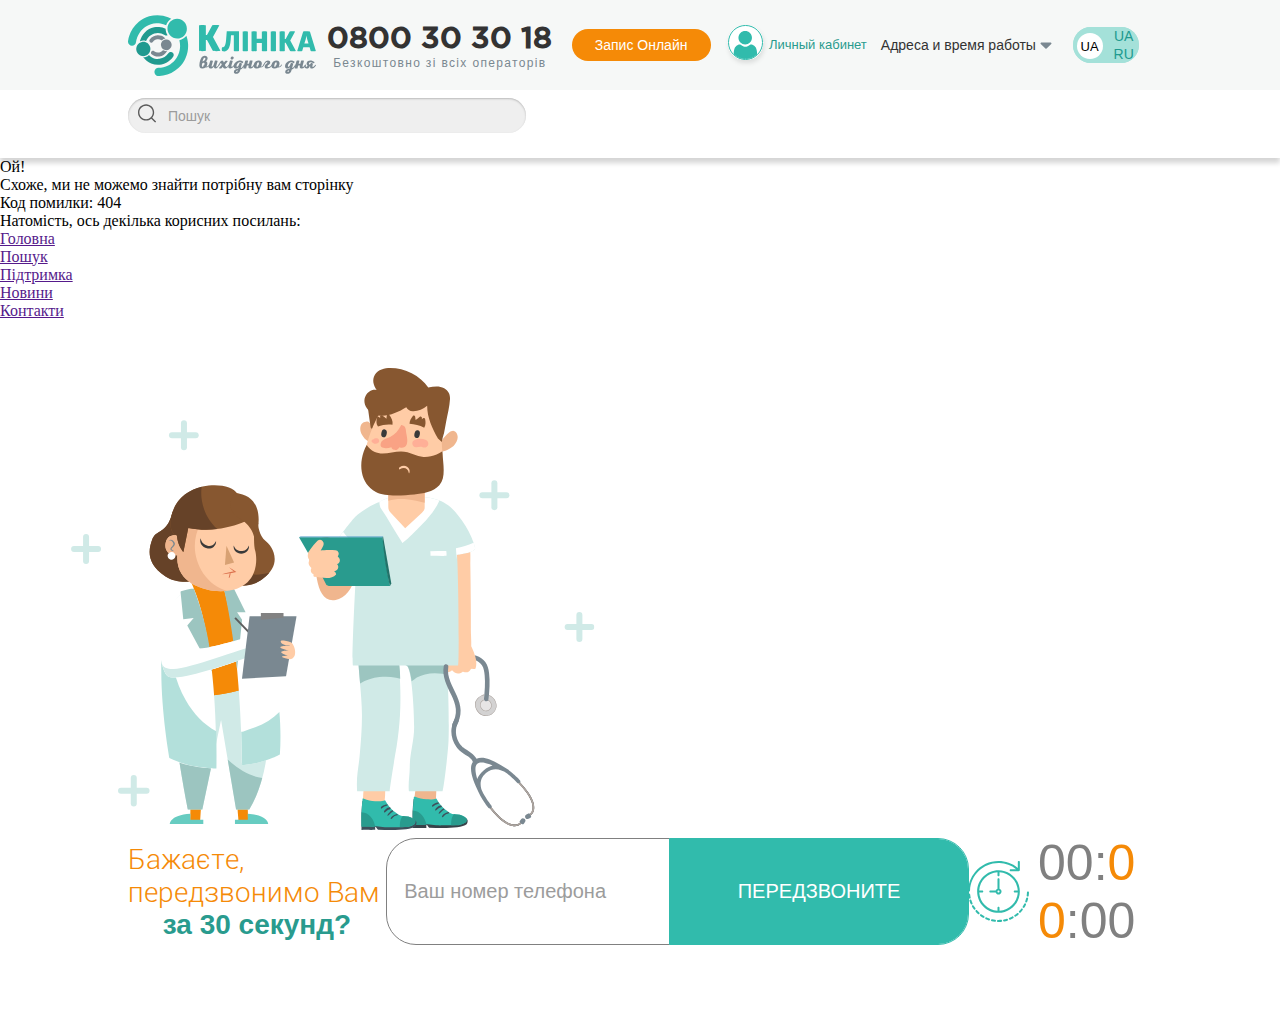
==== commit 400f5ebe: "Project made." ====
--- a/html/index.html
+++ b/html/index.html
@@ -40,8 +40,9 @@
             <div class="block top-header-sixth-block">
                 <label class="switch-btn">
                     <input type="checkbox">
-                    <span class="slider round">
-                        <p class="lng-sign">RU</p>
+                    <span class="slider">
+                        <span class="lng-sign left">UA</span>
+                        <span class="lng-sign right">RU</span>
                     </span>
                 </label>
                 <span class="lang-text-mobile">RU</span>
@@ -54,8 +55,25 @@
             </div>
         </div>
     </header>
-    <div style="flex: 1;">
-        
+    <div class="container">
+        <div class="body-left-up">
+            <p class="h1">Ой!</p>
+            <p class="error-text">Схоже, ми не можемо знайти потрібну вам сторінку</p>
+            <p class="error-404">Код помилки: 404</p>
+        </div>
+        <div class="body-left-bottom">
+            <p class="list-text">Натомість, ось декілька корисних посилань:</p>
+            <ul>
+                <li><a href="">Головна</a></li>
+                <li><a href="">Пошук</a></li>
+                <li><a href="">Підтримка</a></li>
+                <li><a href="">Новини</a></li>
+                <li><a href="">Контакти</a> </li>
+            </ul>
+        </div>
+        <div class="body-right">
+            <img class="people-logo" src="../images/people_logo.svg" alt="Doctors">
+        </div>
     </div>
     <footer>
         <div class="block footer-left-block">
@@ -69,7 +87,8 @@
         </div>
         <div class="block footer-right-block">
             <img class="footer-timer-logo">
-            <span class="footer-timer"><span class="gray-number">00:</span><span class="orange-number" id="seconds">00</span><span class="gray-number">:00</span></span>
+            <span class="footer-timer"><span class="gray-number">00:</span><span class="orange-number"
+                    id="seconds">00</span><span class="gray-number">:00</span></span>
         </div>
     </footer>
 
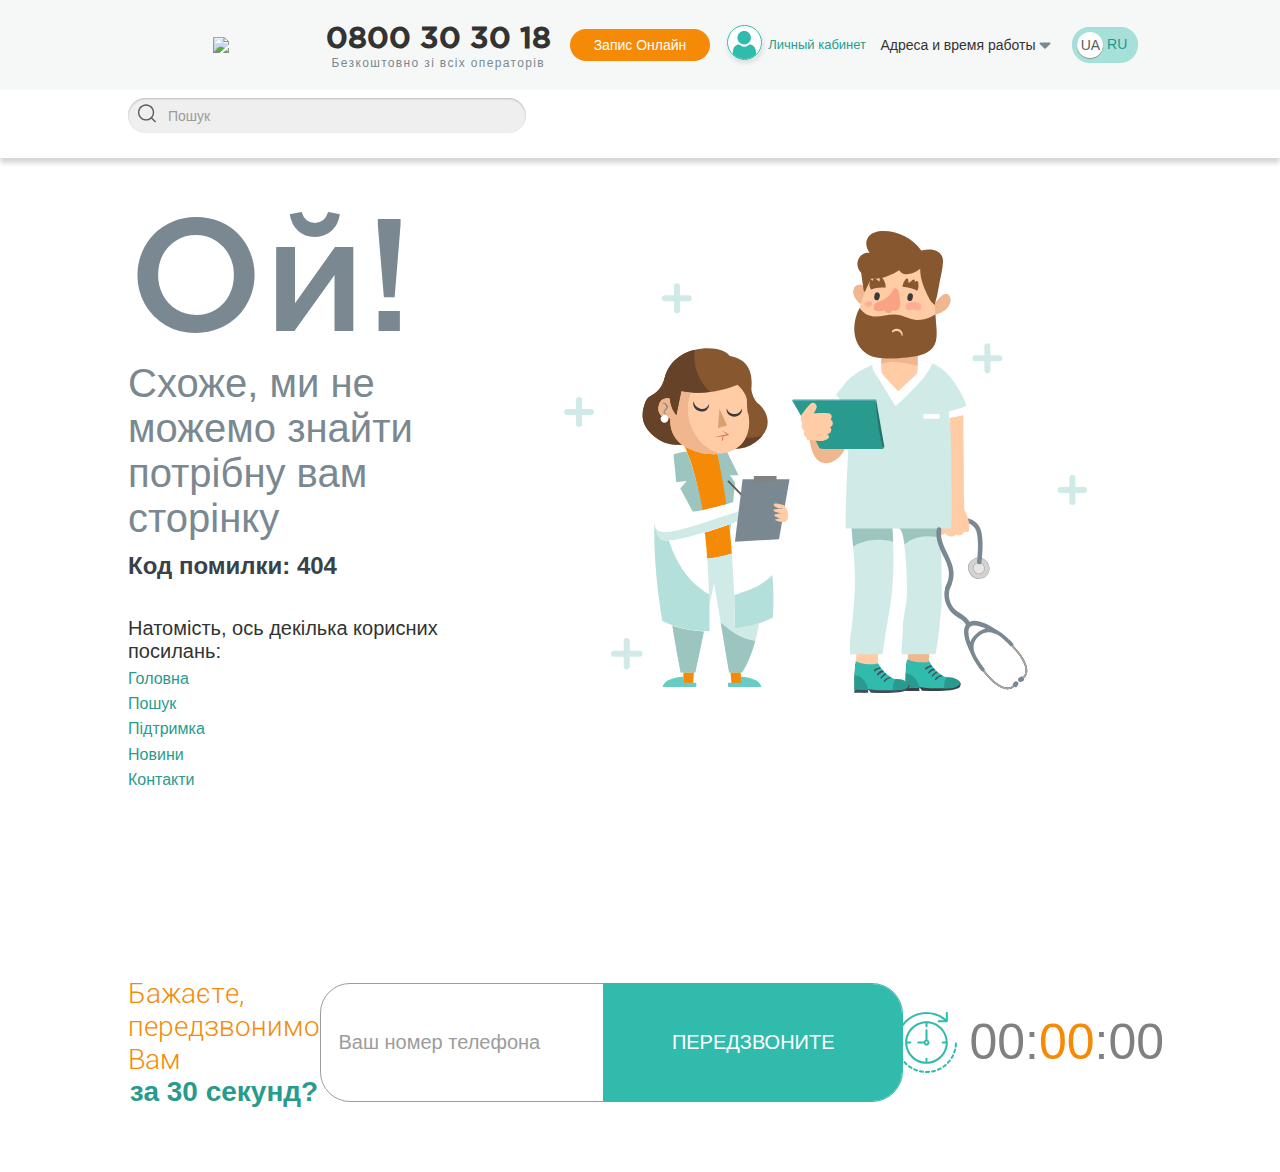
==== commit 3965ce88: "first" ====
--- a/html/index.html
+++ b/html/index.html
@@ -15,7 +15,7 @@
     <header>
         <div class="top-header">
             <div class="block top-header-first-block">
-                <img class="main-logo" src="../images/clinic_logo.svg">
+                <img class="main-logo" src="../images/clinic_logo.png">
                 <img class="menu-deployment-logo" src="../images/menu_deployment_logo.svg">
             </div>
             <div class="block top-header-second-block">
@@ -55,6 +55,7 @@
             </div>
         </div>
     </header>
+
     <div class="container">
         <div class="body-left-up">
             <p class="h1">Ой!</p>
@@ -75,6 +76,7 @@
             <img class="people-logo" src="../images/people_logo.svg" alt="Doctors">
         </div>
     </div>
+    
     <footer>
         <div class="block footer-left-block">
             <p class="footer-text upper">Бажаєте, передзвонимо Вам</p>
--- a/styles/common.css
+++ b/styles/common.css
@@ -1,19 +1,3 @@
-:root {
-    /* background colors */
-    --top-header-bg-color: rgb(246,248,247);
-    --bottom-header-bg-color: white;
-    --top-header-switcher-bg-color: rgb(167,224,217);
-    --main-bg-color: white;
-    --main-shadow-bg-color: rgb(213,213,213);
-    --main-button-bg-color: rgb(49,187,172);
-
-    /* font colors */
-    --green-color: rgb(41,155,142);
-
-    /* font families */
-    --footer-family: 'Roboto', sans-serif;
-}
-
 * {
     margin: 0;
     padding: 0;
--- a/styles/header.css
+++ b/styles/header.css
@@ -1,6 +1,5 @@
 @media (min-width: 962px) {
-    header {
-        box-shadow: 0 5px 5px var(--main-shadow-bg-color);
+    header {box-shadow: 0 5px 5px rgb(213,213,213);
     }
     
     .top-header {
@@ -8,8 +7,7 @@
         padding: 0 10%;
     }
     
-    .bottom-header {
-        background-color: var(--bottom-header-bg-color);
+    .bottom-header {background-color: white;
         min-height: 7.5svh;
         padding: 0 10%;
     }
@@ -102,70 +100,58 @@
         display: none;
     }
     
-    .switch-btn {
-        display: inline-block;
-        position: relative;
+    .switch-btn {position: relative;
         width: 66px;
         height: 36px;
         border-radius: 20px;
         background: #A4E1D9;
     }
+
+    .switch-btn input[type="checkbox"] {
+        opacity: 0;
+        width: 0;
+        height: 0;
+    }
     
     .slider {
         position: absolute;
-        cursor: pointer;
-        top: 0;
-        left: 0;
-        right: 0;
-        bottom: 0;
-        background-color: #A4E1D9;
-        -webkit-transition: .4s;
-        transition: .4s;
-        border-radius: 34px;
+        cursor: pointer;left: 0;
+        right: 0;background-color: rgb(167,224,217);
+        border-radius: 20px 20px 10px 10px;
+        padding-top: 8px;
     }
     
     .slider:before {
         border-radius: 50%;
+        box-shadow: 0px 0.75px 1px 0px gray;
     }
     
     .slider:before {
-        position: absolute;
-        content: "UA";
-        font-family: 'Roboto', sans-serif;
-        font-size: small;
-        display: flex;
+        background-color: white;
+        color: rgba(91, 91, 91, 1);
+        position: absolute;display: flex;
         align-items: center;
         justify-content: center;
+        font-family: 'Roboto', sans-serif;
+        font-size: 14px;
         height: 26px;
-        width: 26px;
-        left: 4px;
-        bottom: 4px;
-        background-color: white;
-        -webkit-transition: .4s;
-        transition: .4s;
-    }
-    
-    input:checked+.slider {
-        background-color: #259589;
-    }
-    
-    input:focus+.slider {
-        box-shadow: 0 0 1px #259589;
-    }
-    
-    input:checked+.slider:before {
-        transform: translateX(26px);
-        -ms-transform: translateX(26px);
-        -webkit-transform: translateX(26px);
+        width: 26px;left: 5px;
+        top: 5px;
+        content: "UA";
+        transition: .3s;
+        -webkit-transition: .3s;
+    }
+    
+    input:checked+.slider:before {content: "RU";
+        transform: translateX(30px);
+        -ms-transform: translateX(30px);
+        -webkit-transform: translateX(30px);
     }
     
     .lng-sign {
         font-family: 'Roboto', sans-serif;
         font-size: 14px;
-        color: rgba(32, 154, 143, 1);
-        margin-left: 55%;
-        margin-top: 16%;
-    }
+        color: rgba(32, 154, 143, 1);}
     
     .bottom-header-first-block {
         position: relative;
@@ -260,16 +246,12 @@
         display: none;
     }
 
-    .top-header-sixth-block .lang-text-mobile {
-        font-family: 'robotoLight', sans-serif;
-        font-size: 18px;
-        font-weight: bold;
-        color: rgba(32, 154, 143, 1);
-    }
-}
-
-.top-header {
-    background-color: var(--top-header-bg-color);
+    .top-header-sixth-block .lang-text-mobile {font-family: 'Roboto', sans-serif;
+        font-size: 18px;color: rgba(32, 154, 143, 1);
+    }
+}
+
+.top-header {background-color: rgb(246,248,247);
 }
 
 .top-header {
@@ -299,4 +281,4 @@
 
 .top-header-sixth-block {
     grid-column: 6;
-}
+}--- a/styles/body.css
+++ b/styles/body.css
@@ -1,8 +1,133 @@
 body {
-    background-color: var(--main-bg-color);
+    background-color: white;
     display: flex;
     flex-direction: column;
     min-height: 100svh;
-    overflow: hidden;
-    overflow-wrap: anywhere;
+}
+
+.container {
+    display: grid;
+    flex: 1;
+}
+
+.h1 {
+    font-family: "gothamProMedium", sans-serif;
+    color: rgba(122, 136, 145, 1);
+}
+
+.error-text {
+    font-family: "Roboto", sans-serif;
+    color: rgba(122, 136, 145, 1);
+}
+
+.error-404 {
+    font-family: 'Roboto', sans-serif;
+    font-weight: bold;
+    color: rgba(57, 65, 73, 1);
+    margin-top: 3%;
+}
+
+.list-text {
+    font-family: "Roboto", sans-serif;
+    color: rgba(51, 51, 51, 1);
+}
+
+ul {
+    font-family: "Roboto", sans-serif;
+    list-style-type: none;
+}
+
+li {
+    margin: 2% 0;
+}
+
+a {
+    font-family: "Roboto", sans-serif;
+    text-decoration: none;
+    color: rgba(41, 155, 142, 1);
+}
+
+@media (min-width: 962px) {
+    .container {
+        grid-template-columns: 1fr 1fr; 
+        grid-template-rows: 1fr 1fr;
+        padding: 0 15% 0 10%;
+        margin-top: 2%;
+    }
+    
+    .body-left-up {
+        grid-column: 1;
+        grid-row: 1;
+    }
+    
+    .h1 {
+        font-size: 160px;
+    }
+    
+    .error-text {
+        font-size: 40px;
+    }
+    
+    .error-404 {
+        font-size: 24px;
+    }
+    
+    .body-left-bottom {
+        grid-column: 1;
+        grid-row: 2;
+        margin-top: 10%;
+    }
+    
+    .list-text {
+        font-size: 20px;
+    }
+    
+    .body-right {
+        grid-column: 2;
+        grid-row: 1 / span 2;
+    }    
+}
+
+@media (max-width: 961px) {
+    .container {
+        grid-template-rows: auto auto auto;
+        padding: 0 5%;
+        margin-top: 2%;
+    }
+
+    .body-left-up {
+        grid-row: 2;
+        text-align: center;
+    }
+
+    .h1 {
+        font-size: 110px;
+    }
+    
+    .error-text {
+        font-size: 20px;
+    }
+
+    .error-404 {
+        font-size: 18px;
+    }
+
+    .body-left-bottom {
+        grid-row: 3;
+        margin-top: 7.5%;
+    }
+
+    .list-text {
+        font-size: 18px;
+    }
+
+    .body-right {
+        grid-row: 1;
+    }
+
+    .people-logo {
+        display: block;
+        margin: 0 auto;
+        width: 100%;
+    }
 }--- a/styles/footer.css
+++ b/styles/footer.css
@@ -28,7 +28,7 @@
     }
 
     .footer-text.lower {
-        color: var(--green-color);
+        color: rgb(41,155,142);
     }
 
     .footer-middle-block input {
@@ -153,12 +153,12 @@
 }
 
 .footer-middle-block input {
-    border: 1px solid gray;
+    border: 1px solid rgba(156, 156, 156, 1);
 }
 
 .footer-middle-block input:focus {
     outline: none;
-    border: 1px solid gray;
+    border: 1px solid rgba(156, 156, 156, 1);
     color: gray;
 }
 
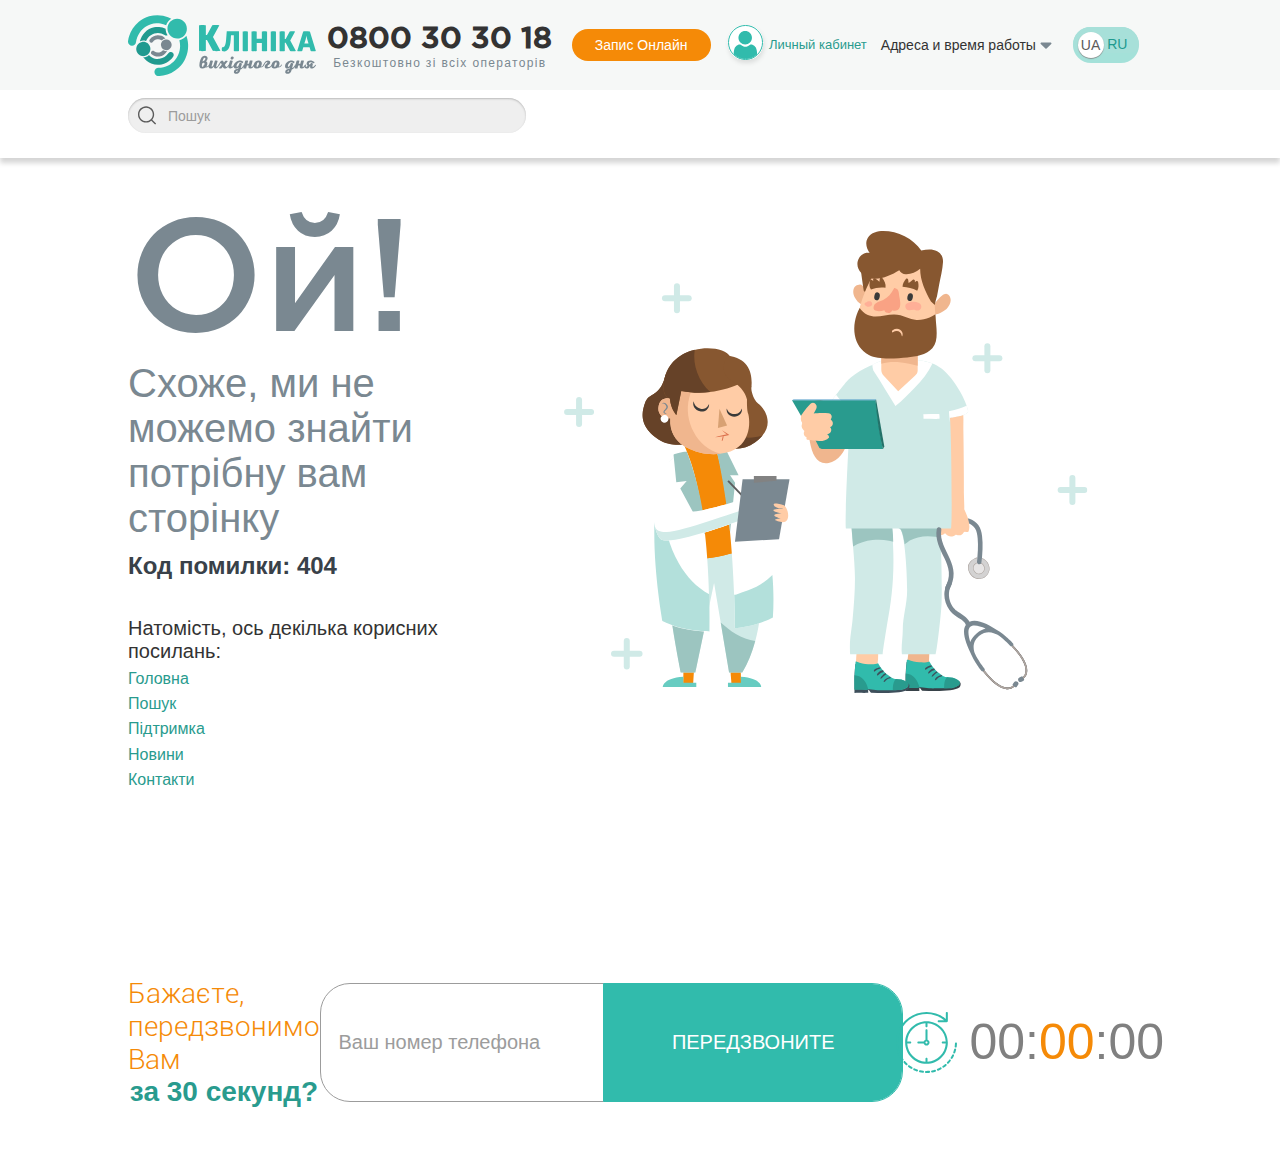
==== commit fc80f59b: "final commit" ====
--- a/html/index.html
+++ b/html/index.html
@@ -15,7 +15,7 @@
     <header>
         <div class="top-header">
             <div class="block top-header-first-block">
-                <img class="main-logo" src="../images/clinic_logo.png">
+                <img class="main-logo" src="../images/clinic_logo.svg">
                 <img class="menu-deployment-logo" src="../images/menu_deployment_logo.svg">
             </div>
             <div class="block top-header-second-block">
@@ -76,7 +76,7 @@
             <img class="people-logo" src="../images/people_logo.svg" alt="Doctors">
         </div>
     </div>
-    
+
     <footer>
         <div class="block footer-left-block">
             <p class="footer-text upper">Бажаєте, передзвонимо Вам</p>
--- a/styles/header.css
+++ b/styles/header.css
@@ -1,21 +1,23 @@
 @media (min-width: 962px) {
-    header {box-shadow: 0 5px 5px rgb(213,213,213);
-    }
-    
+    header {
+        box-shadow: 0 5px 5px rgb(213, 213, 213);
+    }
+
     .top-header {
         min-height: 10svh;
         padding: 0 10%;
     }
-    
-    .bottom-header {background-color: white;
+
+    .bottom-header {
+        background-color: white;
         min-height: 7.5svh;
         padding: 0 10%;
     }
-    
+
     .top-header {
         grid-template-columns: 1.5fr 2fr 1.25fr 1.25fr 1.5fr 0.75fr;
     }
-    
+
     .top-header-first-block .main-logo {
         text-align: center;
         padding: 7.5% 0;
@@ -24,11 +26,11 @@
     .top-header-first-block .menu-deployment-logo {
         display: none;
     }
-    
+
     .top-header-second-block {
         flex-direction: column;
     }
-    
+
     .top-header-second-block .phone {
         font-family: gothamProMedium;
         font-size: 30px;
@@ -36,7 +38,7 @@
         color: rgba(51, 51, 51, 1);
         margin-bottom: 1%;
     }
-    
+
     .top-header-second-block .phone-text {
         font-family: 'Roboto', sans-serif;
         font-size: 12px;
@@ -51,11 +53,11 @@
     .top-header-third-block .phone-logo {
         display: none;
     }
-    
+
     .top-header-third-block {
         align-items: center;
     }
-    
+
     .top-header-third-block button {
         background-color: rgba(245, 138, 7, 1);
         color: white;
@@ -65,12 +67,12 @@
         font-family: 'Roboto', sans-serif;
         font-size: 14px;
     }
-    
+
     .top-header-third-block button:hover {
         background-color: rgb(220, 125, 8);
         cursor: pointer;
     }
-    
+
     .top-header-fourth-block .account-text {
         color: rgba(41, 155, 142, 1);
         font-family: 'Roboto', sans-serif;
@@ -81,13 +83,13 @@
     .top-header-fourth-block .main-logo {
         display: none;
     }
-    
+
     .top-header-fifth-block .address-time-text {
         color: rgba(51, 51, 51, 1);
         font-family: 'Roboto', sans-serif;
         font-size: 14px;
     }
-    
+
     .top-header-fifth-block .address-time-logo {
         margin-left: 2%;
     }
@@ -99,8 +101,9 @@
     .top-header-sixth-block .lang-text-mobile {
         display: none;
     }
-    
-    .switch-btn {position: relative;
+
+    .switch-btn {
+        position: relative;
         width: 66px;
         height: 36px;
         border-radius: 20px;
@@ -112,52 +115,58 @@
         width: 0;
         height: 0;
     }
-    
+
     .slider {
         position: absolute;
-        cursor: pointer;left: 0;
-        right: 0;background-color: rgb(167,224,217);
+        cursor: pointer;
+        left: 0;
+        right: 0;
+        background-color: rgb(167, 224, 217);
         border-radius: 20px 20px 10px 10px;
         padding-top: 8px;
     }
-    
+
     .slider:before {
         border-radius: 50%;
         box-shadow: 0px 0.75px 1px 0px gray;
     }
-    
+
     .slider:before {
         background-color: white;
         color: rgba(91, 91, 91, 1);
-        position: absolute;display: flex;
+        position: absolute;
+        display: flex;
         align-items: center;
         justify-content: center;
         font-family: 'Roboto', sans-serif;
         font-size: 14px;
         height: 26px;
-        width: 26px;left: 5px;
+        width: 26px;
+        left: 5px;
         top: 5px;
         content: "UA";
         transition: .3s;
         -webkit-transition: .3s;
     }
-    
-    input:checked+.slider:before {content: "RU";
+
+    input:checked+.slider:before {
+        content: "RU";
         transform: translateX(30px);
         -ms-transform: translateX(30px);
         -webkit-transform: translateX(30px);
     }
-    
+
     .lng-sign {
         font-family: 'Roboto', sans-serif;
         font-size: 14px;
-        color: rgba(32, 154, 143, 1);}
-    
+        color: rgba(32, 154, 143, 1);
+    }
+
     .bottom-header-first-block {
         position: relative;
         padding-top: 0.8%;
     }
-    
+
     .bottom-header-first-block input {
         font-family: 'Roboto', sans-serif;
         width: 35%;
@@ -170,32 +179,32 @@
         padding-left: 40px;
         color: rgba(156, 156, 156, 1);
     }
-    
+
     .bottom-header-first-block input:focus {
         outline: none;
     }
-    
+
     .bottom-header-first-block input::placeholder {
         color: rgba(156, 156, 156, 1);
     }
-    
+
     .bottom-header-first-block .loupe-logo {
         position: absolute;
-        padding-top: 0.6%;
+        padding-top: 8px;
         padding-left: 1%;
     }
 }
 
-@media (max-width: 961px) {    
+@media (max-width: 961px) {
     .top-header {
         min-height: 5svh;
         padding: 0 5%;
     }
-    
+
     .bottom-header {
         display: none;
     }
-    
+
     .top-header {
         grid-template-columns: 1fr 1fr 1fr 5fr 1fr 1fr;
     }
@@ -246,12 +255,15 @@
         display: none;
     }
 
-    .top-header-sixth-block .lang-text-mobile {font-family: 'Roboto', sans-serif;
-        font-size: 18px;color: rgba(32, 154, 143, 1);
-    }
-}
-
-.top-header {background-color: rgb(246,248,247);
+    .top-header-sixth-block .lang-text-mobile {
+        font-family: 'Roboto', sans-serif;
+        font-size: 18px;
+        color: rgba(32, 154, 143, 1);
+    }
+}
+
+.top-header {
+    background-color: rgb(246, 248, 247);
 }
 
 .top-header {
--- a/styles/body.css
+++ b/styles/body.css
@@ -49,43 +49,43 @@
 
 @media (min-width: 962px) {
     .container {
-        grid-template-columns: 1fr 1fr; 
+        grid-template-columns: 1fr 1fr;
         grid-template-rows: 1fr 1fr;
         padding: 0 15% 0 10%;
         margin-top: 2%;
     }
-    
+
     .body-left-up {
         grid-column: 1;
         grid-row: 1;
     }
-    
+
     .h1 {
         font-size: 160px;
     }
-    
+
     .error-text {
         font-size: 40px;
     }
-    
+
     .error-404 {
         font-size: 24px;
     }
-    
+
     .body-left-bottom {
         grid-column: 1;
         grid-row: 2;
         margin-top: 10%;
     }
-    
+
     .list-text {
         font-size: 20px;
     }
-    
+
     .body-right {
         grid-column: 2;
         grid-row: 1 / span 2;
-    }    
+    }
 }
 
 @media (max-width: 961px) {
@@ -103,7 +103,7 @@
     .h1 {
         font-size: 110px;
     }
-    
+
     .error-text {
         font-size: 20px;
     }
--- a/styles/footer.css
+++ b/styles/footer.css
@@ -28,7 +28,7 @@
     }
 
     .footer-text.lower {
-        color: rgb(41,155,142);
+        color: rgb(41, 155, 142);
     }
 
     .footer-middle-block input {
